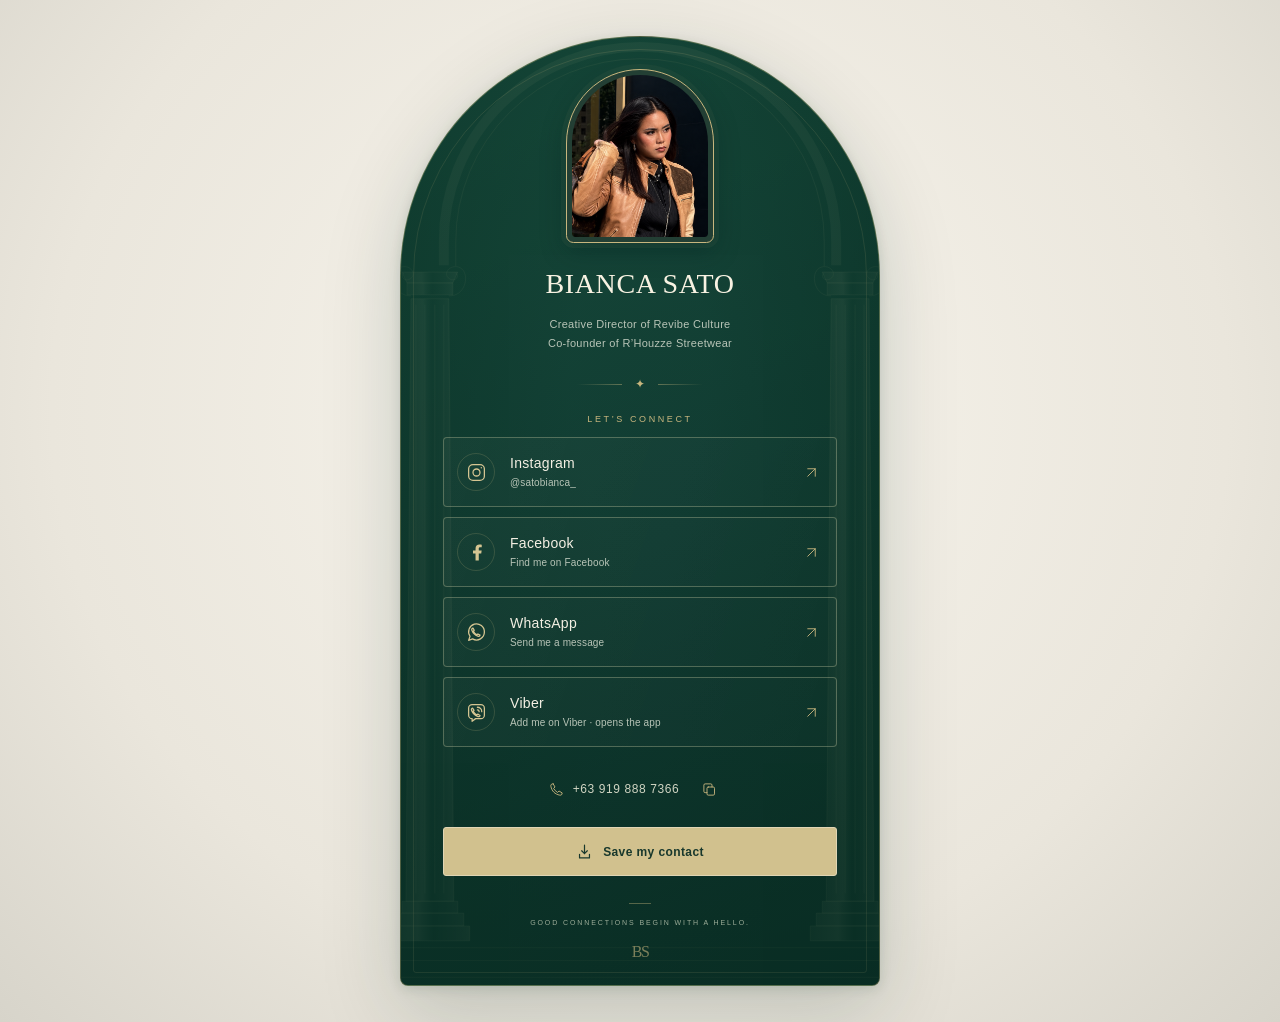
==== bianca/index.html @ 1dceaf9d "Migrate Py-Tap Connect profiles to short paths and regenerate card QR codes" ====
<!doctype html>
<html lang="en">
<head>
  <meta charset="utf-8">
  <meta name="viewport" content="width=device-width, initial-scale=1">
  <meta name="theme-color" content="#123f34">
  <meta name="description" content="Connect with Bianca Sato. Social accounts, messaging, and contact details, all in one place.">
  <title>Bianca Sato · Connect</title>
  <link rel="icon" href="assets/monogram.svg" type="image/svg+xml">
  <link rel="stylesheet" href="styles.css?v=20261012-header">
  <script src="profile.js" defer></script>
</head>
<body>
  <svg class="icon-library" xmlns="http://www.w3.org/2000/svg" aria-hidden="true">
    <symbol id="arrow" viewBox="0 0 24 24"><path d="M6 18 18 6M6 6h12v12"/></symbol>
    <symbol id="phone" viewBox="0 0 24 24"><path d="m6.6 3 3 5-2.3 2.2a16 16 0 0 0 6.5 6.5L16 14.4l5 3c.1 2.8-1.3 4.1-3.9 3.6C9.4 19.5 4.5 14.6 3 6.9 2.5 4.3 3.8 2.9 6.6 3Z"/></symbol>
    <symbol id="instagram" viewBox="0 0 24 24"><rect x="3" y="3" width="18" height="18" rx="5"/><circle cx="12" cy="12" r="4"/><circle cx="17.5" cy="6.5" r=".8" fill="currentColor" stroke="none"/></symbol>
    <symbol id="facebook" viewBox="0 0 24 24"><path d="M14.6 21v-8h2.8l.5-3.2h-3.3V7.6c0-.9.3-1.6 1.7-1.6H18V3.1c-.7-.1-1.6-.2-2.6-.2-2.7 0-4.5 1.6-4.5 4.5v2.4H8V13h2.9v8Z" fill="currentColor" stroke="none"/></symbol>
    <symbol id="whatsapp" viewBox="0 0 24 24"><path d="M21 11.5a9 9 0 0 1-13.5 7.8L3 21l1.6-4.7A9 9 0 1 1 21 11.5Z"/><path d="m8 7 1.4 2.5-1 1a9 9 0 0 0 4.2 4.2l1-1L16 15c-.2 1.4-1.3 1.7-2.5 1.3A12 12 0 0 1 6.7 9.5C6.3 8.3 6.6 7.2 8 7Z"/></symbol>
    <symbol id="viber" viewBox="0 0 24 24"><path d="M7 3h10a4 4 0 0 1 4 4v8a4 4 0 0 1-4 4h-6l-4 3v-3a4 4 0 0 1-4-4V7a4 4 0 0 1 4-4Z"/><path d="m7.5 7 1.7 2.6-1 1a10 10 0 0 0 4.2 4.2l1-1 2.6 1.7c-.3 1.3-1.5 1.6-2.7 1.1a13 13 0 0 1-6.9-6.9C5.9 8.5 6.2 7.3 7.5 7ZM13 6a5 5 0 0 1 5 5m-5-2a2 2 0 0 1 2 2"/></symbol>
    <symbol id="save" viewBox="0 0 24 24"><path d="M12 3v12m-4-4 4 4 4-4M5 16v5h14v-5"/></symbol>
    <symbol id="copy" viewBox="0 0 24 24"><rect x="8" y="8" width="12" height="13" rx="2"/><path d="M16 8V5a2 2 0 0 0-2-2H5a2 2 0 0 0-2 2v10a2 2 0 0 0 2 2h3"/></symbol>
  </svg>
  <main class="card" aria-labelledby="profile-name">
    <div class="architecture" aria-hidden="true"></div>
    <div class="card-content">
      <header class="profile">
        <div class="portrait-frame">
          <img class="portrait" src="assets/portrait.png" alt="Portrait of Bianca Sato" width="320" height="320" fetchpriority="high">
        </div>
        <h1 id="profile-name">BIANCA SATO</h1>
        <p class="intro">Creative Director of Revibe Culture<br>Co-founder of R’Houzze Streetwear</p>
        <div class="ornament" aria-hidden="true"><span></span><i>✦</i><span></span></div>
      </header>
      <section class="connections" aria-labelledby="connections-title">
        <h2 id="connections-title">LET’S CONNECT</h2>
        <a class="social-link" href="https://www.instagram.com/satobianca_/" target="_blank" rel="noopener noreferrer">
          <span class="icon-tile"><svg><use href="#instagram"/></svg></span>
          <span class="link-text"><strong>Instagram</strong><span>@satobianca_</span></span>
          <svg class="link-arrow" aria-hidden="true"><use href="#arrow"/></svg>
        </a>
        <a class="social-link" href="https://www.facebook.com/raesato" target="_blank" rel="noopener noreferrer">
          <span class="icon-tile"><svg><use href="#facebook"/></svg></span>
          <span class="link-text"><strong>Facebook</strong><span>Find me on Facebook</span></span>
          <svg class="link-arrow" aria-hidden="true"><use href="#arrow"/></svg>
        </a>
        <a class="social-link" href="https://wa.me/639198887366" target="_blank" rel="noopener noreferrer">
          <span class="icon-tile"><svg><use href="#whatsapp"/></svg></span>
          <span class="link-text"><strong>WhatsApp</strong><span>Send me a message</span></span>
          <svg class="link-arrow" aria-hidden="true"><use href="#arrow"/></svg>
        </a>
        <a class="social-link" href="viber://add?number=639198887366">
          <span class="icon-tile"><svg><use href="#viber"/></svg></span>
          <span class="link-text"><strong>Viber</strong><span>Add me on Viber · opens the app</span></span>
          <svg class="link-arrow" aria-hidden="true"><use href="#arrow"/></svg>
        </a>
      </section>
      <section class="contact" aria-label="Contact details">
        <div class="phone-row">
          <a class="phone-number" href="tel:+639198887366"><svg aria-hidden="true"><use href="#phone"/></svg><span>+63 919 888 7366</span></a>
          <button class="copy-button" type="button" aria-label="Copy phone number" hidden><svg aria-hidden="true"><use href="#copy"/></svg></button>
        </div>
        <p class="copy-status" role="status" aria-live="polite"></p>
        <a class="save-contact" href="biance-sato.vcf" download="Bianca-Sato.vcf"><svg aria-hidden="true"><use href="#save"/></svg>Save my contact</a>
      </section>
      <footer><span class="footer-line"></span><p>GOOD CONNECTIONS BEGIN WITH A HELLO.</p><span class="footer-monogram" aria-hidden="true">BS</span></footer>
    </div>
  </main>
</body>
</html>
---- bianca/styles.css ----
:root{color-scheme:dark;--green:#123f34;--gold:#c8b67e;--cream:#f3efe3;--muted:#b8c4b7}
*{box-sizing:border-box}
body{margin:0;min-height:100svh;background:#eae6dc;color:var(--cream);font-family:Arial,Helvetica,sans-serif;display:grid;place-items:center;padding:36px 20px;background-image:radial-gradient(ellipse at 50% 40%,#f8f5ed 0%,#eae6dc 65%,#d7d4ca 100%)}
.icon-library{position:absolute;width:0;height:0;overflow:hidden}
svg{width:24px;height:24px;fill:none;stroke:currentColor;stroke-width:1.45;stroke-linecap:round;stroke-linejoin:round;flex-shrink:0}
a{color:inherit;text-decoration:none;-webkit-tap-highlight-color:transparent}
button{font:inherit}
.card{width:100%;max-width:480px;position:relative;isolation:isolate;overflow:hidden;background:linear-gradient(160deg,#184c3c 0%,#123f34 42%,#082a23 100%);box-shadow:0 24px 80px #082c2330,0 3px 12px #082c2320;border-radius:240px 240px 8px 8px;border:1px solid #b8a96e65}
.card:before{content:"";position:absolute;inset:12px;z-index:-1;border:1px solid #c8b67e38;border-radius:230px 230px 3px 3px;pointer-events:none}
.architecture{position:absolute;inset:0;z-index:-2;background-image:url('assets/columns.svg');background-repeat:no-repeat;background-position:50% 0;background-size:100% 100%;opacity:.36;pointer-events:none}
.card-content{padding:36px 42px 24px;background:radial-gradient(ellipse at 50% 36%,#103a3020 20%,#0a302480 80%)}
.profile{text-align:center}
.signature{height:29px;display:flex;align-items:center;justify-content:center;gap:13px;color:var(--gold);font-family:Georgia,'Times New Roman',serif;font-size:20px;letter-spacing:-2px;padding-right:2px}
.signature>span:first-child,.signature>span:last-child{height:1px;width:26px;background:#c8b67e65}
.eyebrow{font-size:9px;letter-spacing:3px;color:var(--gold);margin:16px 0 25px}
.portrait-frame{width:132px;height:164px;margin:0 auto 24px;border-radius:80px 80px 8px 8px;padding:5px;border:1px solid var(--gold);box-shadow:0 0 0 5px #c8b67e0c,0 8px 24px #001f2160;background:#233f34}
.portrait{display:block;width:100%;height:100%;object-fit:cover;object-position:center 42%;border-radius:75px 75px 4px 4px}
h1{font-family:Georgia,'Times New Roman',serif;font-weight:400;font-size:34px;line-height:1.12;letter-spacing:-.7px;margin:0;color:#f8f2e2}
h1 span{display:block;font-style:italic;font-size:47px;line-height:1.15;margin-top:2px}
.intro{font-size:11px;font-weight:400;line-height:1.8;letter-spacing:.3px;color:var(--muted);margin:14px 0 0}
.ornament{display:flex;align-items:center;justify-content:center;gap:13px;margin:23px 0 23px;color:var(--gold)}
.ornament span{height:1px;width:45px;background:linear-gradient(90deg,transparent,#c8b67e70)}
.ornament span:last-child{transform:rotate(180deg)}
.ornament i{font-size:12px;font-style:normal}
h2{font-size:9px;letter-spacing:2.6px;font-weight:400;color:var(--gold);margin:0 0 15px;text-align:center}
.connections{display:grid;gap:10px}
.connections h2{margin-bottom:3px}
.social-link{display:flex;align-items:center;gap:15px;min-height:70px;padding:12px 17px 12px 13px;border:1px solid #b8bc9960;border-radius:4px;background:linear-gradient(110deg,#ffffff08,#ffffff03);transition:background .18s,border-color .18s,transform .18s}
.social-link:hover{background:#d8c79b15;border-color:#c8b67ec0;transform:translateY(-2px)}
.social-link:active{transform:translateY(0)}
.icon-tile{display:grid;place-items:center;width:38px;height:38px;border:1px solid #c8b67e32;border-radius:50%;color:#d5c592;flex-shrink:0}
.icon-tile svg{width:21px;height:21px}
.link-text{display:grid;gap:5px;flex:1;min-width:0}
.link-text strong{font-size:14px;font-weight:400;letter-spacing:.3px}
.link-text>span{font-size:10px;color:#b8c4b7;letter-spacing:.15px;line-height:1.3}
.link-arrow{width:15px;height:15px;color:var(--gold)}
.contact{margin-top:20px;text-align:center}
.phone-row{display:flex;align-items:center;justify-content:center;gap:8px}
.phone-number{display:flex;align-items:center;justify-content:center;gap:9px;min-height:44px;font-size:12px;color:#d1d5c3;letter-spacing:.6px}
.phone-number svg{width:15px;height:15px;color:var(--gold)}
.copy-button{display:grid;place-items:center;width:44px;height:44px;border:0;border-radius:4px;color:#c8b67e;background:transparent;cursor:pointer}
.copy-button[hidden]{display:none}
.copy-button:hover{background:#c8b67e18}
.copy-button svg{width:15px;height:15px}
.copy-status{font-size:10px;color:var(--gold);margin:0;min-height:16px}
.save-contact{display:flex;align-items:center;justify-content:center;gap:10px;min-height:49px;background:#d1c18e;color:#18382c;border:1px solid #e0d5b4;border-radius:3px;font-size:12px;font-weight:600;letter-spacing:.4px;transition:background .18s}
.save-contact:hover{background:#e2d5ab}
.save-contact svg{width:17px;height:17px;stroke-width:1.7}
footer{text-align:center;margin-top:27px;color:#9cac98}
.footer-line{display:block;width:22px;height:1px;background:#c8b67e66;margin:0 auto 13px}
footer p{font-size:7px;line-height:1.8;letter-spacing:1.9px;margin:0}
.footer-monogram{display:block;font-family:Georgia,'Times New Roman',serif;font-size:16px;letter-spacing:-1.5px;color:#c8b67e99;margin-top:13px}
:focus-visible{outline:2px solid #f2d58e;outline-offset:5px}
@media(max-width:520px){body{padding:0;background:var(--green)}.card{max-width:none;border-radius:0;border:0;min-height:100svh;box-shadow:none}.card:before{inset:12px;border-radius:230px 230px 3px 3px}.card-content{padding:30px 36px 25px}.architecture{background-size:100% 100%}.eyebrow{margin-top:12px}.portrait-frame{margin-bottom:21px}h1{font-size:32px}h1 span{font-size:45px}}
@media(max-width:350px){.card-content{padding-inline:25px}h1{font-size:28px}.social-link{gap:11px;padding-right:12px}.intro{font-size:10px}}
@media(prefers-reduced-motion:reduce){*{transition:none!important}}

/* Shared profile heading format: photo, single-line name, then bio. */
.card-content{padding-top:32px}
.portrait-frame{width:148px;height:174px;margin:0 auto 24px}
.profile h1{display:block;font-size:clamp(24px,6.5vw,28px);font-style:normal;font-weight:400;line-height:1.2;letter-spacing:.6px;white-space:nowrap;margin:0;text-align:center}
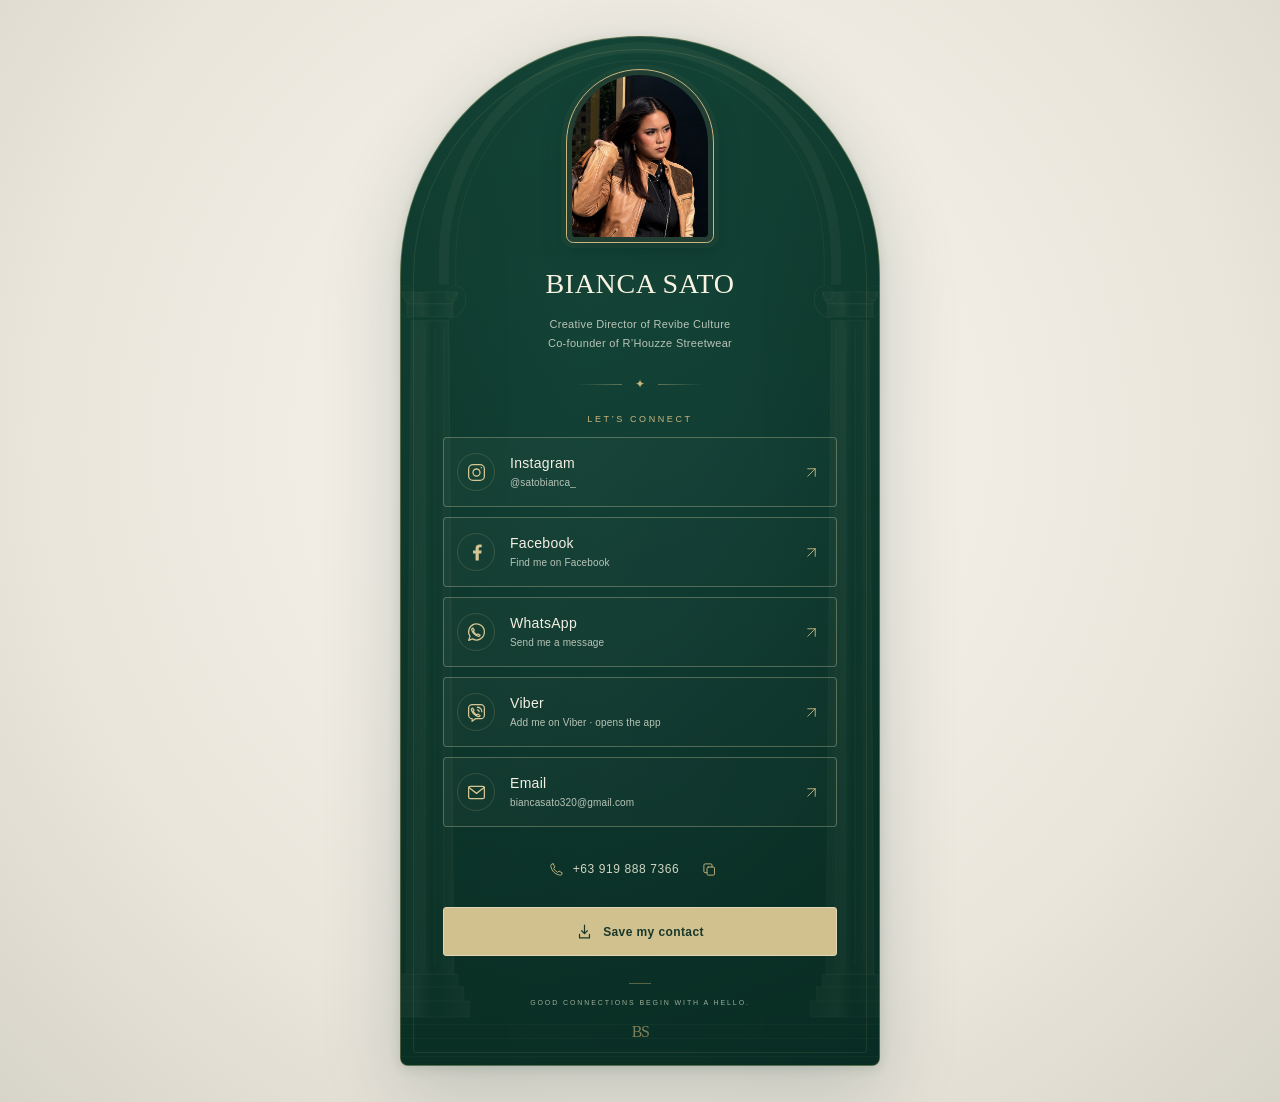
==== commit 93e0b4a9: "Finalize Bianca and Joe approved card print files and add confirmed emails to profiles" ====
--- a/bianca/index.html
+++ b/bianca/index.html
@@ -18,6 +18,7 @@
     <symbol id="facebook" viewBox="0 0 24 24"><path d="M14.6 21v-8h2.8l.5-3.2h-3.3V7.6c0-.9.3-1.6 1.7-1.6H18V3.1c-.7-.1-1.6-.2-2.6-.2-2.7 0-4.5 1.6-4.5 4.5v2.4H8V13h2.9v8Z" fill="currentColor" stroke="none"/></symbol>
     <symbol id="whatsapp" viewBox="0 0 24 24"><path d="M21 11.5a9 9 0 0 1-13.5 7.8L3 21l1.6-4.7A9 9 0 1 1 21 11.5Z"/><path d="m8 7 1.4 2.5-1 1a9 9 0 0 0 4.2 4.2l1-1L16 15c-.2 1.4-1.3 1.7-2.5 1.3A12 12 0 0 1 6.7 9.5C6.3 8.3 6.6 7.2 8 7Z"/></symbol>
     <symbol id="viber" viewBox="0 0 24 24"><path d="M7 3h10a4 4 0 0 1 4 4v8a4 4 0 0 1-4 4h-6l-4 3v-3a4 4 0 0 1-4-4V7a4 4 0 0 1 4-4Z"/><path d="m7.5 7 1.7 2.6-1 1a10 10 0 0 0 4.2 4.2l1-1 2.6 1.7c-.3 1.3-1.5 1.6-2.7 1.1a13 13 0 0 1-6.9-6.9C5.9 8.5 6.2 7.3 7.5 7ZM13 6a5 5 0 0 1 5 5m-5-2a2 2 0 0 1 2 2"/></symbol>
+    <symbol id="mail" viewBox="0 0 24 24"><rect x="3" y="5" width="18" height="14" rx="2"/><path d="m3 6 9 7 9-7"/></symbol>
     <symbol id="save" viewBox="0 0 24 24"><path d="M12 3v12m-4-4 4 4 4-4M5 16v5h14v-5"/></symbol>
     <symbol id="copy" viewBox="0 0 24 24"><rect x="8" y="8" width="12" height="13" rx="2"/><path d="M16 8V5a2 2 0 0 0-2-2H5a2 2 0 0 0-2 2v10a2 2 0 0 0 2 2h3"/></symbol>
   </svg>
@@ -54,6 +55,11 @@
           <span class="link-text"><strong>Viber</strong><span>Add me on Viber · opens the app</span></span>
           <svg class="link-arrow" aria-hidden="true"><use href="#arrow"/></svg>
         </a>
+        <a class="social-link" href="mailto:biancasato320@gmail.com">
+          <span class="icon-tile"><svg aria-hidden="true"><use href="#mail"/></svg></span>
+          <span class="link-text"><strong>Email</strong><span>biancasato320@gmail.com</span></span>
+          <svg class="link-arrow" aria-hidden="true"><use href="#arrow"/></svg>
+        </a>
       </section>
       <section class="contact" aria-label="Contact details">
         <div class="phone-row">
